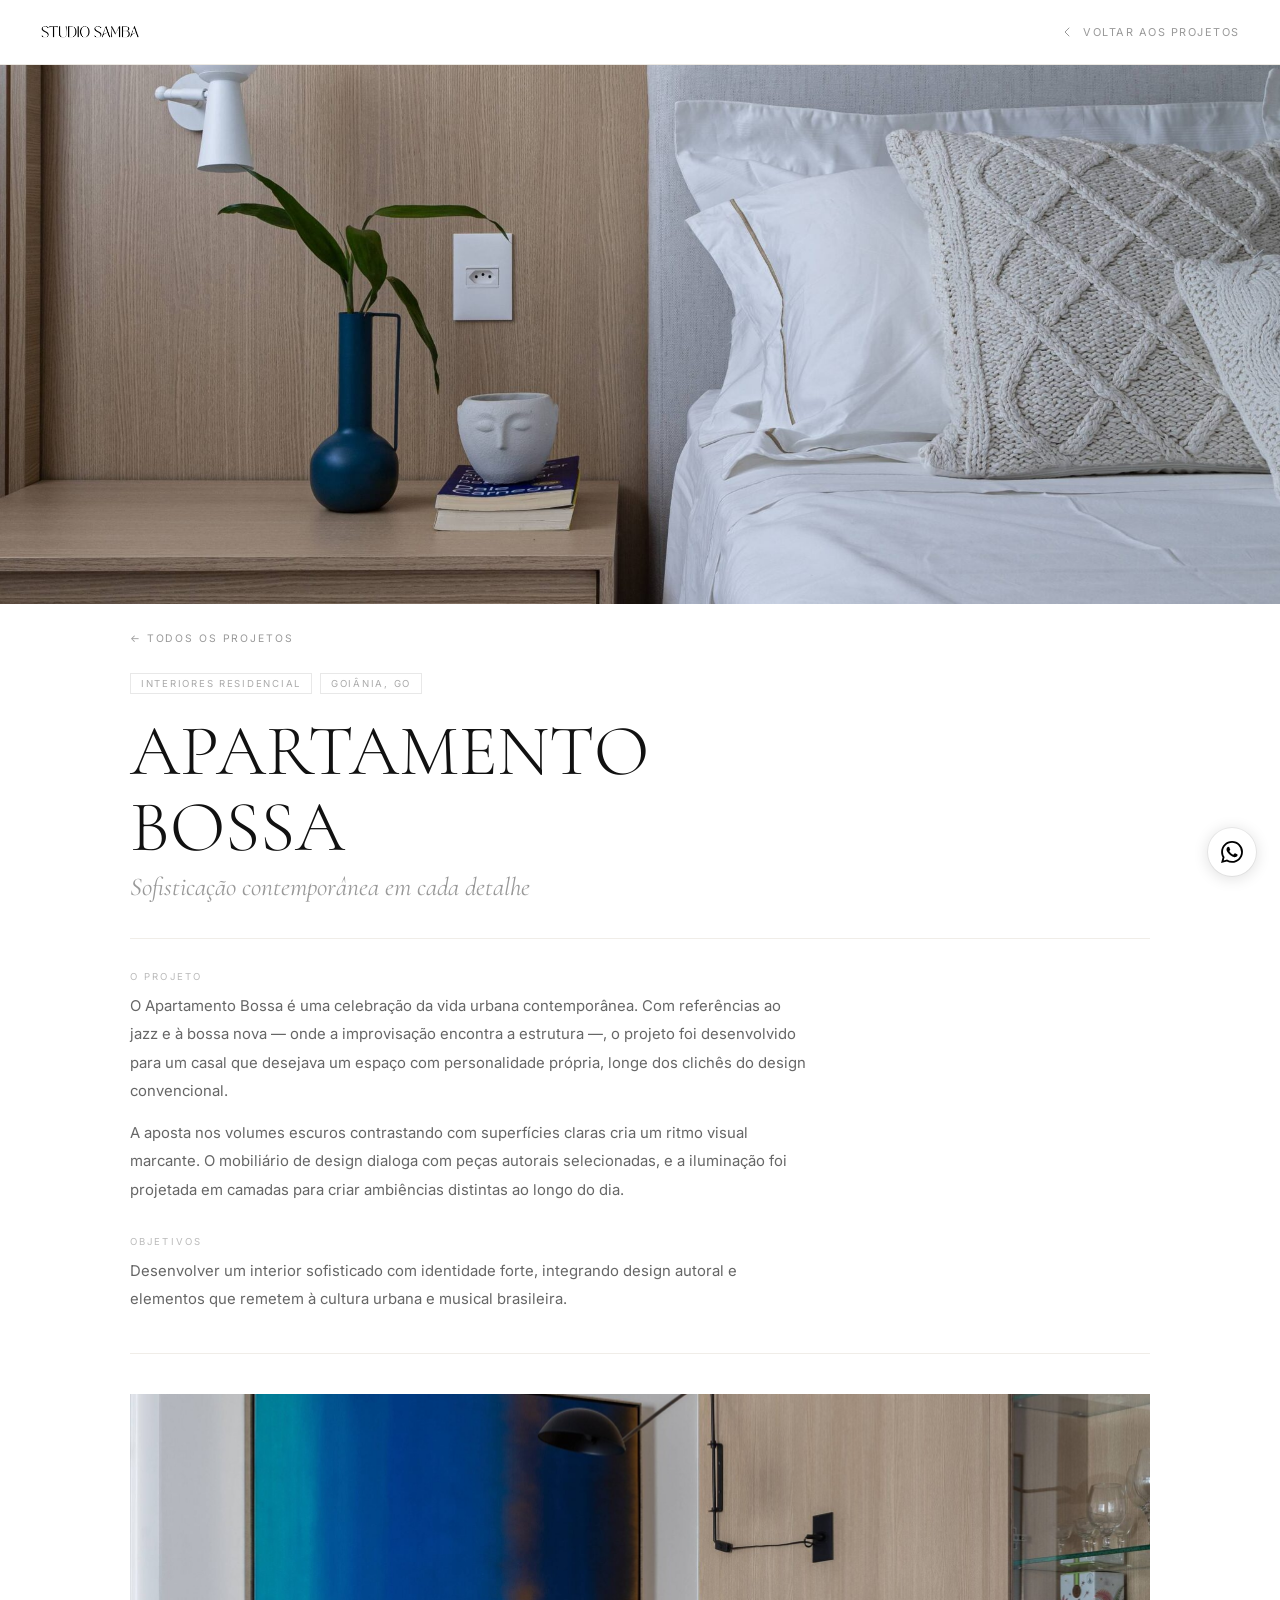
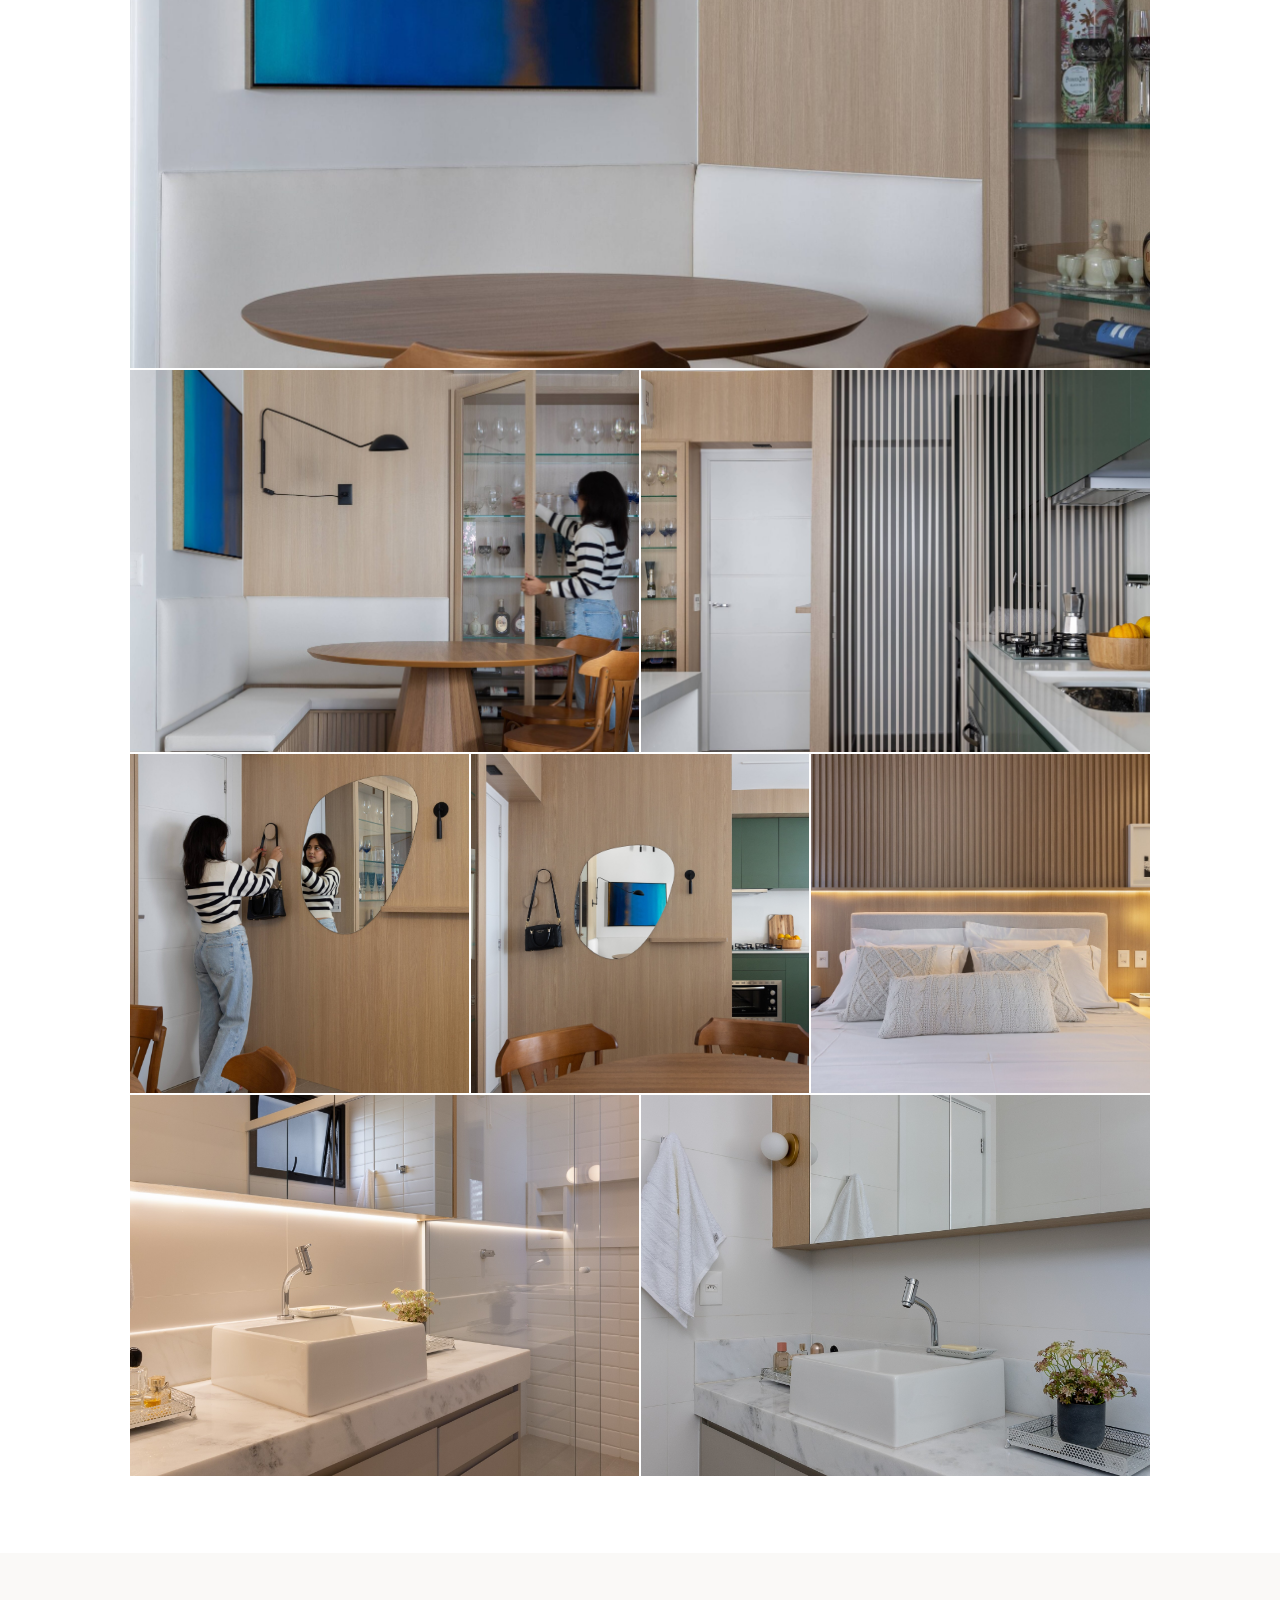
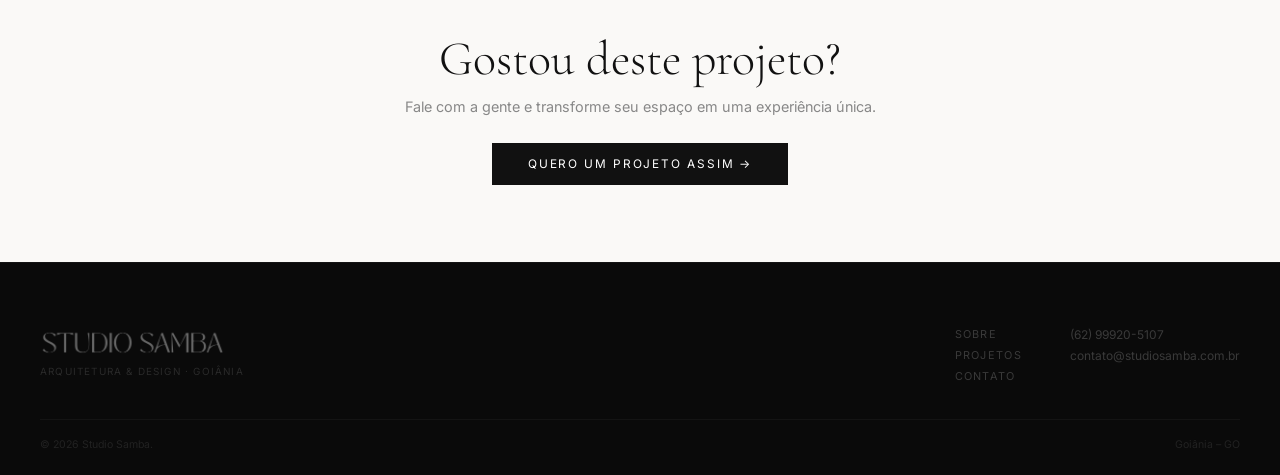
==== bossa.html @ 8b2e3d59 "first commit" ====
<!DOCTYPE html>
<html lang="pt-BR">
<head>
  <meta charset="UTF-8"/>
  <meta name="viewport" content="width=device-width,initial-scale=1.0"/>
  <title>Apartamento Bossa — Studio Samba</title>
  <meta name="description" content="Apartamento Bossa — projeto de interiores em Goiânia. Studio Samba."/>
  <link rel="preconnect" href="https://fonts.googleapis.com"/>
  <link rel="preconnect" href="https://fonts.gstatic.com" crossorigin/>
  <link href="https://fonts.googleapis.com/css2?family=Cormorant+Garamond:ital,wght@0,300;0,400;1,300;1,400&family=Inter:wght@300;400;500&display=swap" rel="stylesheet"/>
  <link rel="stylesheet" href="style.css"/>
</head>
<body>
<header id="hd" class="solid hd-project">
  <div class="hd-wrap">
    <a href="index.html" class="hd-logo"><img src="img/logo.png" alt="Studio Samba" class="logo-w"/><img src="img/logo.png" alt="Studio Samba" class="logo-d"/></a>
    <a href="index.html#projetos" class="hd-back"><svg viewBox="0 0 24 24" fill="none" stroke="currentColor" stroke-width="1.5" stroke-linecap="round" width="16" height="16"><polyline points="15 18 9 12 15 6"/></svg>Voltar aos Projetos</a>
  </div>
</header>

<main class="proj-page">
  <img src="img/Apartamento Bossa/FotosIDVidaUrbana-1-scaled.jpg" alt="Apartamento Bossa" class="pp-hero"/>
  <div class="pp-wrap">
    <a href="index.html#projetos" class="pp-back">← Todos os Projetos</a>
    <div class="pp-meta"><span class="pp-tag">Interiores Residencial</span><span class="pp-tag">Goiânia, GO</span></div>
    <h1 class="pp-title">Apartamento<br/>Bossa</h1>
    <p class="pp-sub">Sofisticação contemporânea em cada detalhe</p>
    <div class="pp-divider"></div>
    <div style="margin-bottom:32px">
      <span class="pp-label">O Projeto</span>
      <p class="pp-text">O Apartamento Bossa é uma celebração da vida urbana contemporânea. Com referências ao jazz e à bossa nova — onde a improvisação encontra a estrutura —, o projeto foi desenvolvido para um casal que desejava um espaço com personalidade própria, longe dos clichês do design convencional.</p>
      <p class="pp-text">A aposta nos volumes escuros contrastando com superfícies claras cria um ritmo visual marcante. O mobiliário de design dialoga com peças autorais selecionadas, e a iluminação foi projetada em camadas para criar ambiências distintas ao longo do dia.</p>
    </div>
    <div style="margin-bottom:40px">
      <span class="pp-label">Objetivos</span>
      <p class="pp-text">Desenvolver um interior sofisticado com identidade forte, integrando design autoral e elementos que remetem à cultura urbana e musical brasileira.</p>
    </div>
    <div class="pp-divider"></div>
    <div class="pp-gallery">
      <div class="pp-row c1"><img src="img/Apartamento Bossa/FotosIDVidaUrbana-11-scaled.jpg" alt="Sala"/></div>
      <div class="pp-row c2"><img src="img/Apartamento Bossa/FotosIDVidaUrbana-13-1-scaled.jpg" alt="Ambiente"/><img src="img/Apartamento Bossa/FotosIDVidaUrbana-16-scaled.jpg" alt="Ambiente"/></div>
      <div class="pp-row c3"><img src="img/Apartamento Bossa/FotosIDVidaUrbana-18-scaled.jpg" alt="Detalhe"/><img src="img/Apartamento Bossa/FotosIDVidaUrbana-21.jpg" alt="Detalhe"/><img src="img/Apartamento Bossa/FotosIDVidaUrbana-5-1-scaled.jpg" alt="Detalhe"/></div>
      <div class="pp-row c2"><img src="img/Apartamento Bossa/FotosIDVidaUrbana-6.jpg" alt="Ambiente"/><img src="img/Apartamento Bossa/FotosIDVidaUrbana-8.jpg" alt="Ambiente"/></div>
    </div>
  </div>
  <div class="pp-cta"><div class="pp-wrap"><h3>Gostou deste projeto?</h3><p>Fale com a gente e transforme seu espaço em uma experiência única.</p><a href="https://api.whatsapp.com/send?phone=5562999205107&text=Olá! Vi o projeto Apartamento Bossa e quero conversar sobre meu projeto." target="_blank" class="pp-cta-btn">Quero um Projeto Assim →</a></div></div>
</main>

<footer class="footer"><div class="ct"><div class="ft-top"><div><img src="img/logo.png" alt="Studio Samba" class="ft-logo"/><p class="ft-tag">Arquitetura &amp; Design · Goiânia</p></div><nav class="ft-nav"><a href="index.html#sobre">Sobre</a><a href="index.html#projetos">Projetos</a><a href="index.html#contato">Contato</a></nav><div class="ft-r"><a href="https://api.whatsapp.com/send?phone=5562999205107" target="_blank">(62) 99920-5107</a><a href="mailto:contato@studiosamba.com.br">contato@studiosamba.com.br</a></div></div><div class="ft-bot"><p>© <span id="yr"></span> Studio Samba.</p><p>Goiânia – GO</p></div></div></footer>
<a href="https://api.whatsapp.com/send?phone=5562999205107" target="_blank" class="wa-fab" aria-label="WhatsApp"><svg viewBox="0 0 24 24" fill="currentColor" width="22" height="22"><path d="M17.472 14.382c-.297-.149-1.758-.867-2.03-.967-.273-.099-.471-.148-.67.15-.197.297-.767.966-.94 1.164-.173.199-.347.223-.644.075-.297-.15-1.255-.463-2.39-1.475-.883-.788-1.48-1.761-1.653-2.059-.173-.297-.018-.458.13-.606.134-.133.298-.347.446-.52.149-.174.198-.298.298-.497.099-.198.05-.371-.025-.52-.075-.149-.669-1.612-.916-2.207-.242-.579-.487-.5-.669-.51-.173-.008-.371-.01-.57-.01-.198 0-.52.074-.792.372-.272.297-1.04 1.016-1.04 2.479 0 1.462 1.065 2.875 1.213 3.074.149.198 2.096 3.2 5.077 4.487.709.306 1.262.489 1.694.625.712.227 1.36.195 1.871.118.571-.085 1.758-.719 2.006-1.413.248-.694.248-1.289.173-1.413-.074-.124-.272-.198-.57-.347m-5.421 7.403h-.004a9.87 9.87 0 01-5.031-1.378l-.361-.214-3.741.982.998-3.648-.235-.374a9.86 9.86 0 01-1.51-5.26c.001-5.45 4.436-9.884 9.888-9.884 2.64 0 5.122 1.03 6.988 2.898a9.825 9.825 0 012.893 6.994c-.003 5.45-4.437 9.884-9.885 9.884m8.413-18.297A11.815 11.815 0 0012.05 0C5.495 0 .16 5.335.157 11.892c0 2.096.547 4.142 1.588 5.945L.057 24l6.305-1.654a11.882 11.882 0 005.683 1.448h.005c6.554 0 11.89-5.335 11.893-11.893a11.821 11.821 0 00-3.48-8.413Z"/></svg></a>
<script src="main.js" defer></script>
</body>
</html>
---- style.css ----
/* ── RESET ── */
*,*::before,*::after{box-sizing:border-box;margin:0;padding:0}
html{font-size:16px;scroll-behavior:smooth;scroll-padding-top:64px}
body{font-family:'Inter',sans-serif;background:#fff;color:#111;overflow-x:hidden}
body.no-scroll{overflow:hidden}
img{display:block;max-width:100%;height:auto}
a{text-decoration:none;color:inherit}
button{border:none;background:none;font:inherit;cursor:pointer}

/* ── PRELOADER ── */
#preloader{position:fixed;inset:0;background:#faf9f7;z-index:9000;display:flex;align-items:center;justify-content:center;transition:opacity .8s ease}
#preloader.gone{opacity:0;pointer-events:none}
.pre-inner{display:flex;flex-direction:column;align-items:center;gap:24px}
.pre-logo{height:48px;width:auto;opacity:.7}
.pre-bar{width:180px;height:1px;background:#e0ddd8}
.pre-fill{height:1px;width:0;background:#111;transition:width 2s cubic-bezier(.4,0,.2,1)}
.pre-sub{font-size:.6rem;letter-spacing:.28em;text-transform:uppercase;color:#bbb}

/* ── HEADER ── */
#hd{position:fixed;top:0;left:0;right:0;z-index:800;transition:background .4s,border-color .4s;border-bottom:1px solid transparent}
#hd.solid{background:rgba(255,255,255,.97);backdrop-filter:blur(16px);-webkit-backdrop-filter:blur(16px);border-color:#ece9e3}
.hd-wrap{max-width:1360px;margin:0 auto;padding:0 clamp(1rem,4vw,2.5rem);height:64px;display:flex;align-items:center;justify-content:space-between;gap:16px}
.hd-logo{position:relative;width:100px;height:28px;flex-shrink:0}
.hd-logo img{position:absolute;top:0;left:0;height:28px;width:auto;object-fit:contain;transition:opacity .4s}
.logo-w{filter:brightness(0) invert(1);opacity:1}
.logo-d{filter:brightness(0);opacity:0}
#hd.solid .logo-w{opacity:0}
#hd.solid .logo-d{opacity:1}
.hd-nav{display:flex;gap:28px}
.hd-nav a{font-size:.68rem;letter-spacing:.16em;text-transform:uppercase;color:rgba(255,255,255,.8);transition:color .25s;position:relative}
.hd-nav a::after{content:'';position:absolute;bottom:-2px;left:0;width:0;height:1px;background:currentColor;transition:width .3s}
.hd-nav a:hover::after{width:100%}
#hd.solid .hd-nav a{color:#888}
#hd.solid .hd-nav a:hover{color:#111}
.hd-cta{font-size:.66rem;letter-spacing:.14em;text-transform:uppercase;border:1px solid rgba(255,255,255,.45);padding:8px 16px;color:#fff;transition:all .25s;white-space:nowrap;flex-shrink:0}
.hd-cta:hover{background:#fff;color:#111}
#hd.solid .hd-cta{border-color:#111;color:#111}
#hd.solid .hd-cta:hover{background:#111;color:#fff}
.burger{display:none;flex-direction:column;gap:5px;padding:6px;background:none}
.burger span{display:block;width:20px;height:1px;background:#fff;transition:all .3s;transform-origin:center}
#hd.solid .burger span{background:#111}
.burger.x span:first-child{transform:translateY(6px) rotate(45deg)}
.burger.x span:last-child{transform:translateY(-6px) rotate(-45deg)}
@media(max-width:768px){.hd-nav,.hd-cta{display:none}.burger{display:flex}}

/* ── PROJECT PAGE HEADER (minimal) ── */
.hd-project{background:#fff!important;border-bottom:1px solid #ece9e3!important}
.hd-project .logo-w{opacity:0!important}
.hd-project .logo-d{opacity:1!important}
.hd-back{display:inline-flex;align-items:center;gap:8px;font-size:.68rem;letter-spacing:.14em;text-transform:uppercase;color:#999;transition:color .2s;white-space:nowrap}
.hd-back svg{transition:transform .25s cubic-bezier(.16,1,.3,1)}
.hd-back:hover{color:#111}
.hd-back:hover svg{transform:translateX(-4px)}

/* ── MOBILE MENU ── */
.mob{position:fixed;inset:0;background:#fff;z-index:799;display:flex;align-items:center;justify-content:center;opacity:0;pointer-events:none;transition:opacity .4s}
.mob.open{opacity:1;pointer-events:all}
.mob-inner{text-align:center;display:flex;flex-direction:column;align-items:center;gap:0;width:100%;padding:0 2rem}
.mob-nav a{display:block;font-family:'Cormorant Garamond',serif;font-size:clamp(2.5rem,9vw,4.5rem);font-weight:300;font-style:italic;color:#111;padding:6px 0;border-bottom:1px solid #f0ede8;transition:color .2s;width:100%;text-align:center}
.mob-nav a:hover{color:#999}
.mob-wa{margin-top:28px;font-size:.8rem;letter-spacing:.14em;text-transform:uppercase;border:1px solid #111;padding:12px 32px;color:#111;transition:all .25s}
.mob-wa:hover{background:#111;color:#fff}
.mob-links{display:flex;gap:12px;align-items:center;margin-top:20px;font-size:.68rem;letter-spacing:.14em;text-transform:uppercase;color:#bbb}
.mob-links a{color:#999;transition:color .2s}.mob-links a:hover{color:#111}

/* ── HERO ── */
.hero{position:relative;width:100%;height:100svh;min-height:500px;overflow:hidden;background:#000}
.hero-bg{position:absolute;inset:0}
.hero-img{width:100%;height:100%;object-fit:cover;filter:brightness(.72)}
.hero-veil{position:absolute;inset:0;background:linear-gradient(to top,rgba(0,0,0,.72) 0%,rgba(0,0,0,.05) 45%,rgba(0,0,0,.25) 100%)}
.hero-badge{position:absolute;top:80px;left:clamp(1rem,4vw,2.5rem);display:flex;align-items:center;gap:8px;font-size:.62rem;letter-spacing:.2em;text-transform:uppercase;color:rgba(255,255,255,.5)}
.badge-dot{width:5px;height:5px;border-radius:50%;background:#fff;animation:blink 2.2s ease infinite;flex-shrink:0}
@keyframes blink{0%,100%{opacity:1}50%{opacity:.25}}
.hero-copy{position:absolute;bottom:clamp(6rem,15vh,12rem);left:clamp(1rem,5vw,4rem);right:clamp(1rem,5vw,4rem)}
.hero-eye{font-size:.64rem;letter-spacing:.22em;text-transform:uppercase;color:rgba(255,255,255,.5);margin-bottom:16px}
.hero-h1{font-family:'Cormorant Garamond',serif;font-size:clamp(3.2rem,9vw,8rem);font-weight:300;line-height:.95;color:#fff;text-transform:uppercase;margin-bottom:28px}
.hl{display:block}.hl.it{font-style:italic;text-transform:none}
.hero-btn{display:inline-flex;align-items:center;gap:8px;font-size:.72rem;letter-spacing:.14em;text-transform:uppercase;color:#fff;border:1px solid rgba(255,255,255,.4);padding:12px 24px;transition:all .3s}
.hero-btn:hover{background:#fff;color:#111}
.hero-scroll{position:absolute;right:clamp(1rem,3vw,2.5rem);bottom:clamp(4rem,10vh,7rem);display:flex;flex-direction:column;align-items:center;gap:8px;color:rgba(255,255,255,.3);font-size:.58rem;letter-spacing:.2em;text-transform:uppercase}
.sc-ln{width:1px;height:44px;background:linear-gradient(#fff,transparent);animation:sc 1.8s ease infinite}
@keyframes sc{0%{transform:scaleY(0);transform-origin:top}50%{transform:scaleY(1);transform-origin:top}51%{transform-origin:bottom}100%{transform:scaleY(0);transform-origin:bottom}}
@media(max-width:480px){.hero-scroll{display:none}}

/* ── LAYOUT ── */
.ct{max-width:1280px;margin:0 auto;padding:0 clamp(1rem,4vw,2.5rem)}
section{padding:clamp(3.5rem,7vw,6rem) 0}
.tag{font-size:.62rem;letter-spacing:.24em;text-transform:uppercase;color:#bbb;margin-bottom:14px;display:block}
.h2{font-family:'Cormorant Garamond',serif;font-size:clamp(2.5rem,6vw,5rem);font-weight:300;line-height:1.05;color:#111;text-transform:uppercase}
.h2 em{font-style:italic;text-transform:none}
.body{font-size:.92rem;line-height:1.9;color:#777;margin-bottom:16px}
.body strong{color:#333;font-weight:500}

/* ── SOBRE ── */
.s-sobre{background:#faf9f7;padding:clamp(3.5rem,7vw,6rem) 0}
.sobre-g{display:grid;grid-template-columns:1fr 1fr;gap:clamp(2rem,5vw,5rem);align-items:start}
.portrait-wrap{margin-top:28px;padding-top:24px;border-top:1px solid #e8e4de}
.portrait{width:100%;max-width:280px;aspect-ratio:2/3;object-fit:cover;object-position:top}
.portrait-cap{font-size:.6rem;letter-spacing:.18em;text-transform:uppercase;color:#bbb;margin-top:10px}
.socias{display:grid;grid-template-columns:1fr 1fr;gap:12px;margin-top:32px;padding-top:24px;border-top:1px solid #e8e4de}
.socia{padding:16px;background:#fff;border:1px solid #ece9e3}
.socia-n{font-family:'Cormorant Garamond',serif;font-size:1.05rem;color:#111;margin-bottom:4px}
.socia-i{font-size:.7rem;line-height:1.7;color:#aaa}
.btn-line{display:inline-flex;align-items:center;gap:10px;border:1px solid #111;padding:11px 24px;font-size:.72rem;letter-spacing:.12em;text-transform:uppercase;color:#111;transition:all .25s;margin-top:18px}
.btn-line:hover{background:#111;color:#fff}
@media(max-width:760px){
  .sobre-g{grid-template-columns:1fr}
  .portrait{max-width:100%}
  .socias{grid-template-columns:1fr 1fr}
}
@media(max-width:400px){.socias{grid-template-columns:1fr}}

/* ── MARQUEE ── */
.mq-wrap{overflow:hidden;border-top:1px solid #ece9e3;border-bottom:1px solid #ece9e3;background:#faf9f7;padding:18px 0}
.mq-track{overflow:hidden}
.mq-inner{display:flex;gap:24px;white-space:nowrap;animation:mq 28s linear infinite;width:max-content}
.mq-inner span{font-family:'Cormorant Garamond',serif;font-size:clamp(1.2rem,2.5vw,1.9rem);font-weight:300;font-style:italic;color:#ccc}
.mq-inner .sep{color:#ddd;font-style:normal}
@keyframes mq{from{transform:translateX(0)}to{transform:translateX(-50%)}}

/* ── SERVIÇOS ── */
.s-svc{background:#fff}
.svc-hd{margin-bottom:clamp(2rem,4vw,3.5rem)}
.svc-list{}
.svc-n{font-family:'Cormorant Garamond',serif;font-size:.9rem;color:#ddd;letter-spacing:.08em}
.svc-t{font-family:'Cormorant Garamond',serif;font-size:clamp(1.2rem,2.5vw,1.8rem);font-weight:400;color:#111;margin-bottom:4px;transition:color .25s}
.svc-row:hover .svc-t{color:#555}
.svc-d{font-size:.8rem;line-height:1.7;color:#999;max-width:520px}
.svc-cta{margin-top:36px;padding-top:32px;border-top:1px solid #ece9e3}

/* ── SERVICE ACCORDION ── */
.svc-item{border-bottom:1px solid #ece9e3}
.svc-item:first-child{border-top:1px solid #ece9e3}
.svc-row{width:100%;text-align:left;background:none;display:grid;grid-template-columns:52px 1fr 32px;align-items:center;gap:16px;padding:24px 0;border:none;transition:background .3s,padding-left .4s cubic-bezier(.16,1,.3,1)}
.svc-row:hover{background:#faf9f7;padding-left:14px}
.svc-row[aria-expanded="true"]{background:#faf9f7;padding-left:14px}
.svc-row[aria-expanded="true"] .svc-arr{transform:rotate(45deg);color:#111}
.svc-arr{font-size:1.1rem;color:#ccc;transition:transform .4s cubic-bezier(.16,1,.3,1),color .25s;display:inline-block;text-align:right;font-style:normal}

/* Panel */
.svc-panel{max-height:0;overflow:hidden;transition:max-height .6s cubic-bezier(.16,1,.3,1)}
.svc-panel.open{max-height:800px}
.sp-inner{display:grid;grid-template-columns:1fr 1fr;gap:clamp(1.5rem,4vw,3.5rem);padding:28px 0 36px 68px;background:#faf9f7;border-top:1px solid #ece9e3}
.sp-img-w{overflow:hidden;aspect-ratio:4/3}
.sp-img{width:100%;height:100%;object-fit:cover;transition:transform .6s cubic-bezier(.16,1,.3,1)}
.sp-img-w:hover .sp-img{transform:scale(1.04)}
.sp-title{font-family:'Cormorant Garamond',serif;font-size:clamp(1.4rem,2.5vw,1.9rem);font-weight:300;color:#111;margin-bottom:14px;text-transform:uppercase}
.sp-text{font-size:.88rem;line-height:1.9;color:#666;margin-bottom:18px}
.sp-list{list-style:none;margin-bottom:18px;display:flex;flex-direction:column;gap:8px}
.sp-list li{font-size:.82rem;color:#777;line-height:1.6;padding-left:18px;position:relative}
.sp-list li::before{content:'—';position:absolute;left:0;color:#ccc;font-size:.75rem}
.sp-ideal{font-size:.82rem;color:#999;line-height:1.6;margin-bottom:22px;border-left:2px solid #e0ddd8;padding-left:14px}
.sp-ideal strong{color:#555;font-weight:500}
.sp-cta{display:inline-flex;align-items:center;gap:10px;background:#111;color:#fff;padding:12px 26px;font-size:.72rem;letter-spacing:.14em;text-transform:uppercase;transition:background .25s;text-decoration:none;white-space:nowrap}
.sp-cta:hover{background:#333}
@media(max-width:820px){.sp-inner{grid-template-columns:1fr;padding:20px 0 28px 52px}}
@media(max-width:520px){.sp-inner{padding:16px 0 24px 0}.svc-row{grid-template-columns:40px 1fr 24px;gap:10px}.svc-d{display:none}}


/* ── PROJETOS ── */
.s-proj{background:#111;padding:clamp(3.5rem,7vw,6rem) 0 0}
.s-proj .tag{color:#555}
.s-proj .h2{color:#fff}
.proj-hd{margin-bottom:clamp(2rem,4vw,3.5rem)}
.proj-grid{display:grid;grid-template-columns:repeat(3,1fr);gap:2px;margin-top:0}
.proj-card{display:block;overflow:hidden;background:#1a1a1a;text-decoration:none}
.pc-img-w{position:relative;width:100%;aspect-ratio:1/1;overflow:hidden}
.pc-img{width:100%;height:100%;object-fit:cover;filter:grayscale(0%) brightness(1);transition:filter .6s ease,transform .8s cubic-bezier(.16,1,.3,1)}
.proj-card:hover .pc-img{filter:grayscale(100%) brightness(.55);transform:scale(1.04)}
.pc-overlay{position:absolute;inset:0;display:flex;flex-direction:column;align-items:center;justify-content:center;gap:6px;opacity:0;transition:opacity .4s;padding:16px;text-align:center}
.proj-card:hover .pc-overlay{opacity:1}
.pc-name{font-family:'Cormorant Garamond',serif;font-size:clamp(1rem,2.5vw,1.5rem);font-weight:300;color:#fff;font-style:italic}
.pc-cat{font-size:.6rem;letter-spacing:.18em;text-transform:uppercase;color:rgba(255,255,255,.6);border:1px solid rgba(255,255,255,.3);padding:4px 12px}
@media(max-width:700px){.proj-grid{grid-template-columns:repeat(2,1fr)}}
@media(max-width:420px){.proj-grid{grid-template-columns:1fr}.pc-img-w{aspect-ratio:4/3}}

/* ── MANIFESTO ── */
.s-mani{background:#faf9f7;padding:clamp(4rem,8vw,7rem) 0;text-align:center}
.mani{font-family:'Cormorant Garamond',serif;font-size:clamp(1.3rem,3vw,2.5rem);font-weight:300;line-height:1.65;color:#111;max-width:780px;margin:0 auto 16px}
.mani em{font-style:italic;color:#999;display:block;margin-top:8px}
.mani-cite{font-size:.62rem;letter-spacing:.2em;text-transform:uppercase;color:#ccc;display:block;margin-bottom:32px}
.btn-dark{display:inline-flex;align-items:center;gap:10px;background:#111;color:#fff;padding:14px 32px;font-size:.72rem;letter-spacing:.16em;text-transform:uppercase;transition:background .25s}
.btn-dark:hover{background:#333}

/* ── CONTATO ── */
.s-ct{background:#111;padding:clamp(3.5rem,7vw,6rem) 0}
.s-ct .tag{color:#555}
.s-ct .h2{color:#fff}
.s-ct .body{color:#666;margin-bottom:0}
.ct-g{display:grid;grid-template-columns:1fr 1fr;gap:clamp(2rem,5vw,4.5rem);align-items:start}
.ct-info{margin:28px 0;border-top:1px solid rgba(255,255,255,.07)}
.ct-row{display:grid;grid-template-columns:90px 1fr;gap:12px;padding:13px 0;border-bottom:1px solid rgba(255,255,255,.06)}
.ct-lbl{font-size:.6rem;letter-spacing:.18em;text-transform:uppercase;color:#444;padding-top:2px}
.ct-v{font-size:.85rem;color:#aaa;line-height:1.6;transition:color .2s}
a.ct-v:hover{color:#fff}
.ct-social{display:flex;gap:10px;margin-top:4px}
.soc-btn{width:38px;height:38px;border:1px solid rgba(255,255,255,.1);display:flex;align-items:center;justify-content:center;color:rgba(255,255,255,.35);transition:all .25s}
.soc-btn:hover{border-color:rgba(255,255,255,.5);color:#fff}
/* FORM */
.ct-form{padding:0}
.form-ttl{font-family:'Cormorant Garamond',serif;font-size:1.6rem;color:#fff;font-weight:300;font-style:italic;margin-bottom:22px}
.fg{margin-bottom:16px}
.fg label{display:block;font-size:.6rem;letter-spacing:.18em;text-transform:uppercase;color:#444;margin-bottom:6px}
.fg input,.fg textarea,.fg select{width:100%;background:transparent;border:none;border-bottom:1px solid rgba(255,255,255,.09);padding:9px 0;color:#ddd;font-size:.88rem;font-family:'Inter',sans-serif;outline:none;transition:border-color .3s;-webkit-appearance:none}
.fg input:focus,.fg textarea:focus,.fg select:focus{border-color:rgba(255,255,255,.35)}
.fg input::placeholder,.fg textarea::placeholder{color:#2e2e2e}
.fg select option{background:#111;color:#ddd}
.fg textarea{resize:vertical;min-height:90px}
.btn-submit{width:100%;padding:14px 22px;background:#fff;color:#111;font-size:.72rem;letter-spacing:.16em;text-transform:uppercase;display:flex;align-items:center;justify-content:space-between;margin-top:22px;transition:background .25s;cursor:pointer}
.btn-submit:hover{background:#e8e4de}
.form-ok{display:none;margin-top:12px;font-size:.8rem;color:#666;letter-spacing:.04em}
.form-ok.show{display:block}
@media(max-width:800px){.ct-g{grid-template-columns:1fr}}
@media(max-width:500px){.ct-row{grid-template-columns:80px 1fr}}

/* ── FOOTER ── */
.footer{background:#0a0a0a;border-top:1px solid rgba(255,255,255,.04);padding:clamp(2.5rem,5vw,4rem) 0 1.5rem}
.ft-top{display:grid;grid-template-columns:1fr auto auto;gap:clamp(1.5rem,4vw,3rem);align-items:start;margin-bottom:36px}
.ft-logo{height:32px;width:auto;filter:brightness(0) invert(.4);margin-bottom:6px}
.ft-tag{font-size:.62rem;letter-spacing:.12em;text-transform:uppercase;color:#2a2a2a}
.ft-nav{display:flex;flex-direction:column;gap:7px}
.ft-nav a{font-size:.68rem;color:#3a3a3a;letter-spacing:.12em;text-transform:uppercase;transition:color .2s}
.ft-nav a:hover{color:#fff}
.ft-r{display:flex;flex-direction:column;gap:6px}
.ft-r a{font-size:.75rem;color:#3a3a3a;transition:color .2s}.ft-r a:hover{color:#fff}
.ft-soc{display:flex;gap:8px;align-items:center;margin-top:4px;font-size:.7rem;color:#2a2a2a}
.ft-soc a{color:#3a3a3a;transition:color .2s}.ft-soc a:hover{color:#fff}
.ft-bot{display:flex;justify-content:space-between;flex-wrap:wrap;gap:6px;padding-top:18px;border-top:1px solid rgba(255,255,255,.04);font-size:.66rem;color:#222}
@media(max-width:640px){.ft-top{grid-template-columns:1fr}.ft-nav{flex-direction:row;flex-wrap:wrap;gap:14px}}

/* ── WHATSAPP FAB ── */
.wa-fab{position:fixed;bottom:24px;right:24px;z-index:700;width:48px;height:48px;background:#fff;color:#000;border-radius:50%;display:flex;align-items:center;justify-content:center;box-shadow:0 2px 16px rgba(0,0,0,.14),0 0 0 1px rgba(0,0,0,.06);transition:transform .3s cubic-bezier(.16,1,.3,1),box-shadow .3s}
.wa-fab:hover{transform:scale(1.1);box-shadow:0 6px 24px rgba(0,0,0,.2)}
@media(max-width:480px){.wa-fab{bottom:16px;right:16px;width:44px;height:44px}}

/* ── ANIMATIONS ── */
.rv{opacity:0;transform:translateY(24px);filter:blur(6px);transition:opacity .8s cubic-bezier(.16,1,.3,1),transform .8s cubic-bezier(.16,1,.3,1),filter .8s cubic-bezier(.16,1,.3,1);transition-delay:var(--d,0s);will-change:transform,opacity}
.rv.in{opacity:1;transform:translateY(0);filter:blur(0)}
/* Hero line */
.hl-wrap{display:block;overflow:hidden}
.hl-inner{display:block;opacity:0;transform:translateY(56px) skewY(1.5deg);filter:blur(5px);transition:opacity .9s cubic-bezier(.16,1,.3,1),transform .9s cubic-bezier(.16,1,.3,1),filter .9s;transition-delay:var(--d,0s)}
.hl-inner.in{opacity:1;transform:none;filter:blur(0)}
.hero-eye-anim{opacity:0;letter-spacing:.38em;filter:blur(4px);transition:opacity .8s ease,letter-spacing .9s ease,filter .8s ease}
.hero-eye-anim.in{opacity:1;letter-spacing:.22em;filter:blur(0)}

/* ── PROJECT PAGE ── */
.proj-page{padding-top:64px}
.pp-hero{width:100%;height:60svh;min-height:320px;object-fit:cover;display:block}
.pp-wrap{max-width:1100px;margin:0 auto;padding:0 clamp(1rem,4vw,2.5rem)}
.pp-back{display:inline-flex;align-items:center;gap:8px;font-size:.65rem;letter-spacing:.18em;text-transform:uppercase;color:#999;transition:color .2s;margin:28px 0;text-decoration:none}
.pp-back:hover{color:#111}
.pp-meta{display:flex;flex-wrap:wrap;gap:8px;margin-bottom:20px}
.pp-tag{font-size:.6rem;letter-spacing:.18em;text-transform:uppercase;color:#aaa;border:1px solid #e8e8e8;padding:4px 10px}
.pp-title{font-family:'Cormorant Garamond',serif;font-size:clamp(2.2rem,6vw,4.5rem);font-weight:300;line-height:1.05;text-transform:uppercase;color:#111;margin-bottom:6px}
.pp-sub{font-family:'Cormorant Garamond',serif;font-size:clamp(1.1rem,2.5vw,1.6rem);font-style:italic;color:#999;margin-bottom:36px}
.pp-divider{height:1px;background:#f0ede8;margin:32px 0}
.pp-label{font-size:.6rem;letter-spacing:.22em;text-transform:uppercase;color:#bbb;margin-bottom:10px;display:block}
.pp-text{font-size:.93rem;line-height:1.9;color:#666;max-width:680px;margin-bottom:14px}
.pp-gallery{margin-top:40px}
.pp-row{display:grid;gap:2px;margin-bottom:2px}
.pp-row.c2{grid-template-columns:1fr 1fr}
.pp-row.c3{grid-template-columns:1fr 1fr 1fr}
.pp-row.c1{grid-template-columns:1fr}
.pp-row img{width:100%;object-fit:cover;display:block}
.pp-row.c2 img{aspect-ratio:4/3}
.pp-row.c3 img{aspect-ratio:1/1}
.pp-row.c1 img{aspect-ratio:16/9;max-height:600px}
.pp-cta{background:#faf9f7;padding:clamp(3rem,6vw,5rem) 0;margin-top:clamp(3rem,6vw,5rem);text-align:center}
.pp-cta h3{font-family:'Cormorant Garamond',serif;font-size:clamp(1.8rem,4vw,3rem);font-weight:300;color:#111;margin-bottom:10px}
.pp-cta p{font-size:.9rem;color:#888;margin-bottom:28px}
.pp-cta-btn{display:inline-flex;align-items:center;gap:10px;background:#111;color:#fff;padding:14px 36px;font-size:.74rem;letter-spacing:.16em;text-transform:uppercase;transition:background .25s}
.pp-cta-btn:hover{background:#333}
@media(max-width:600px){.pp-row.c3{grid-template-columns:1fr 1fr}.pp-row.c2{grid-template-columns:1fr}}
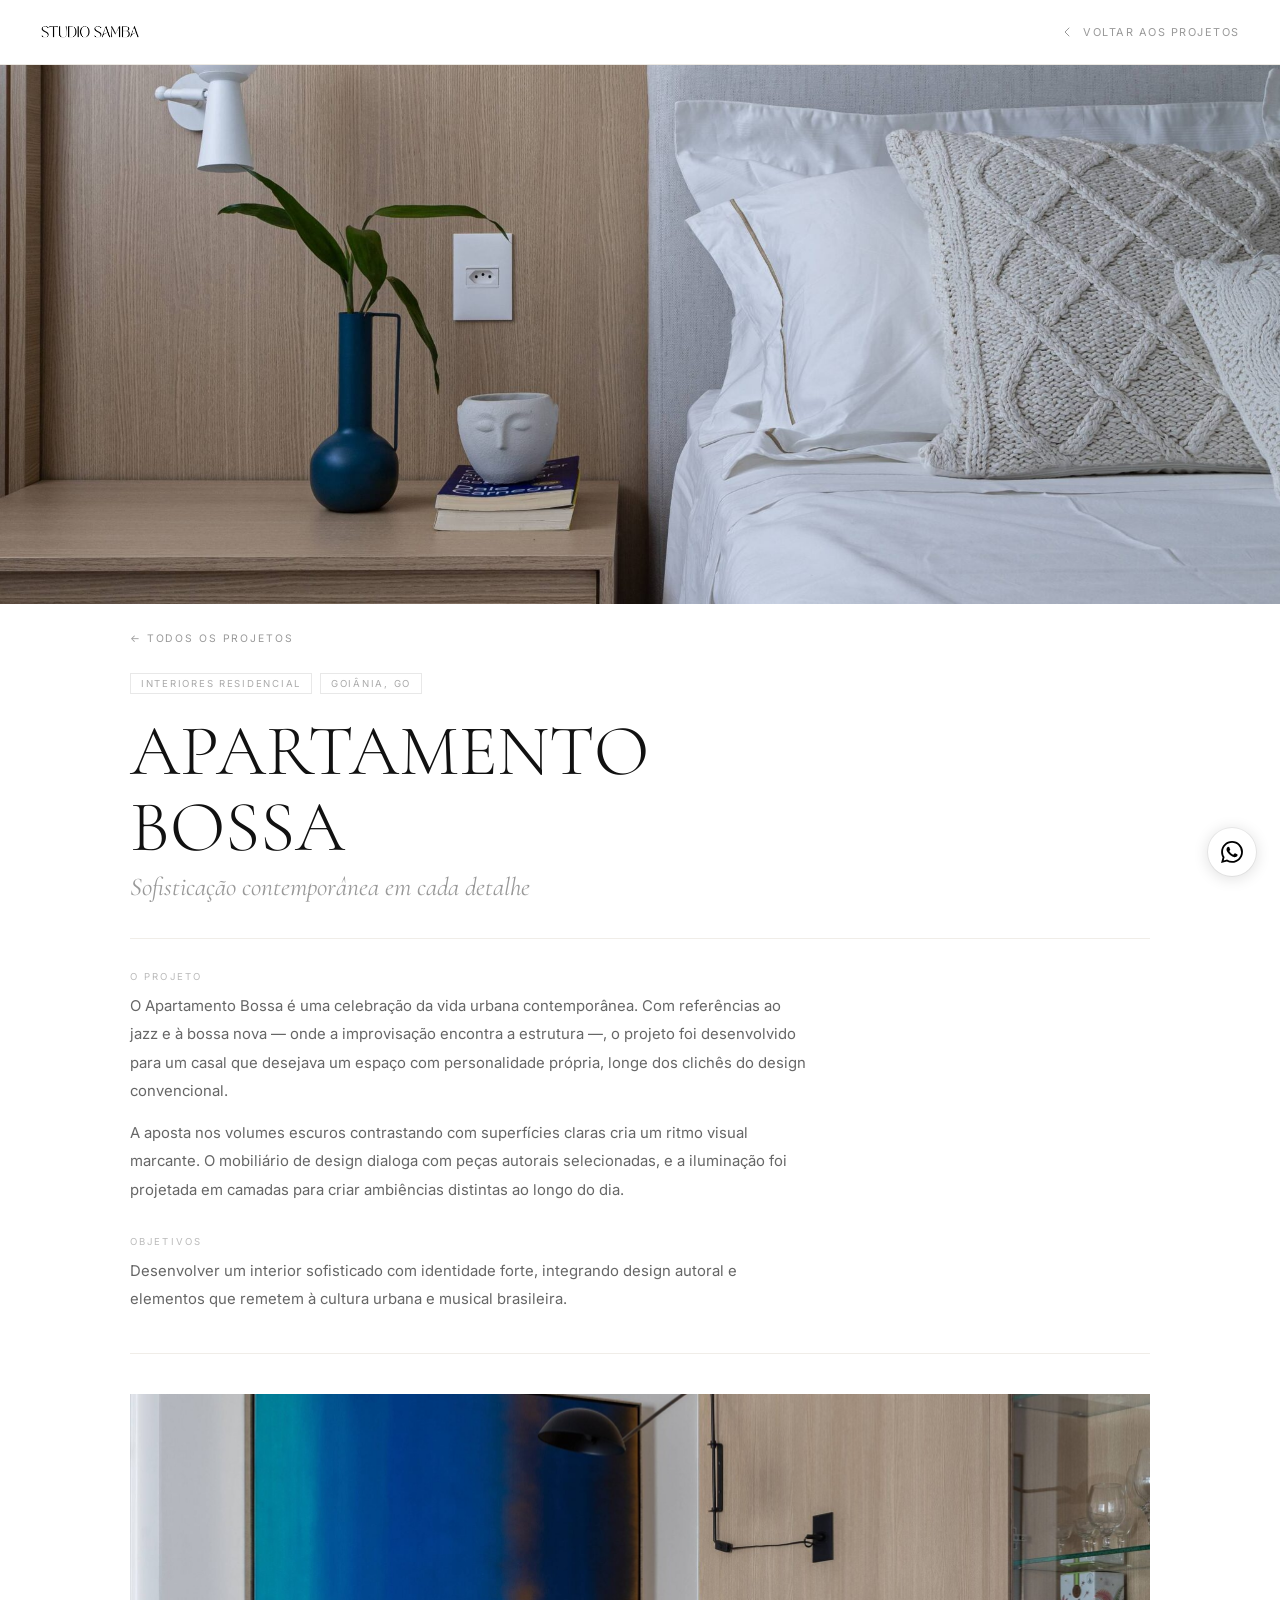
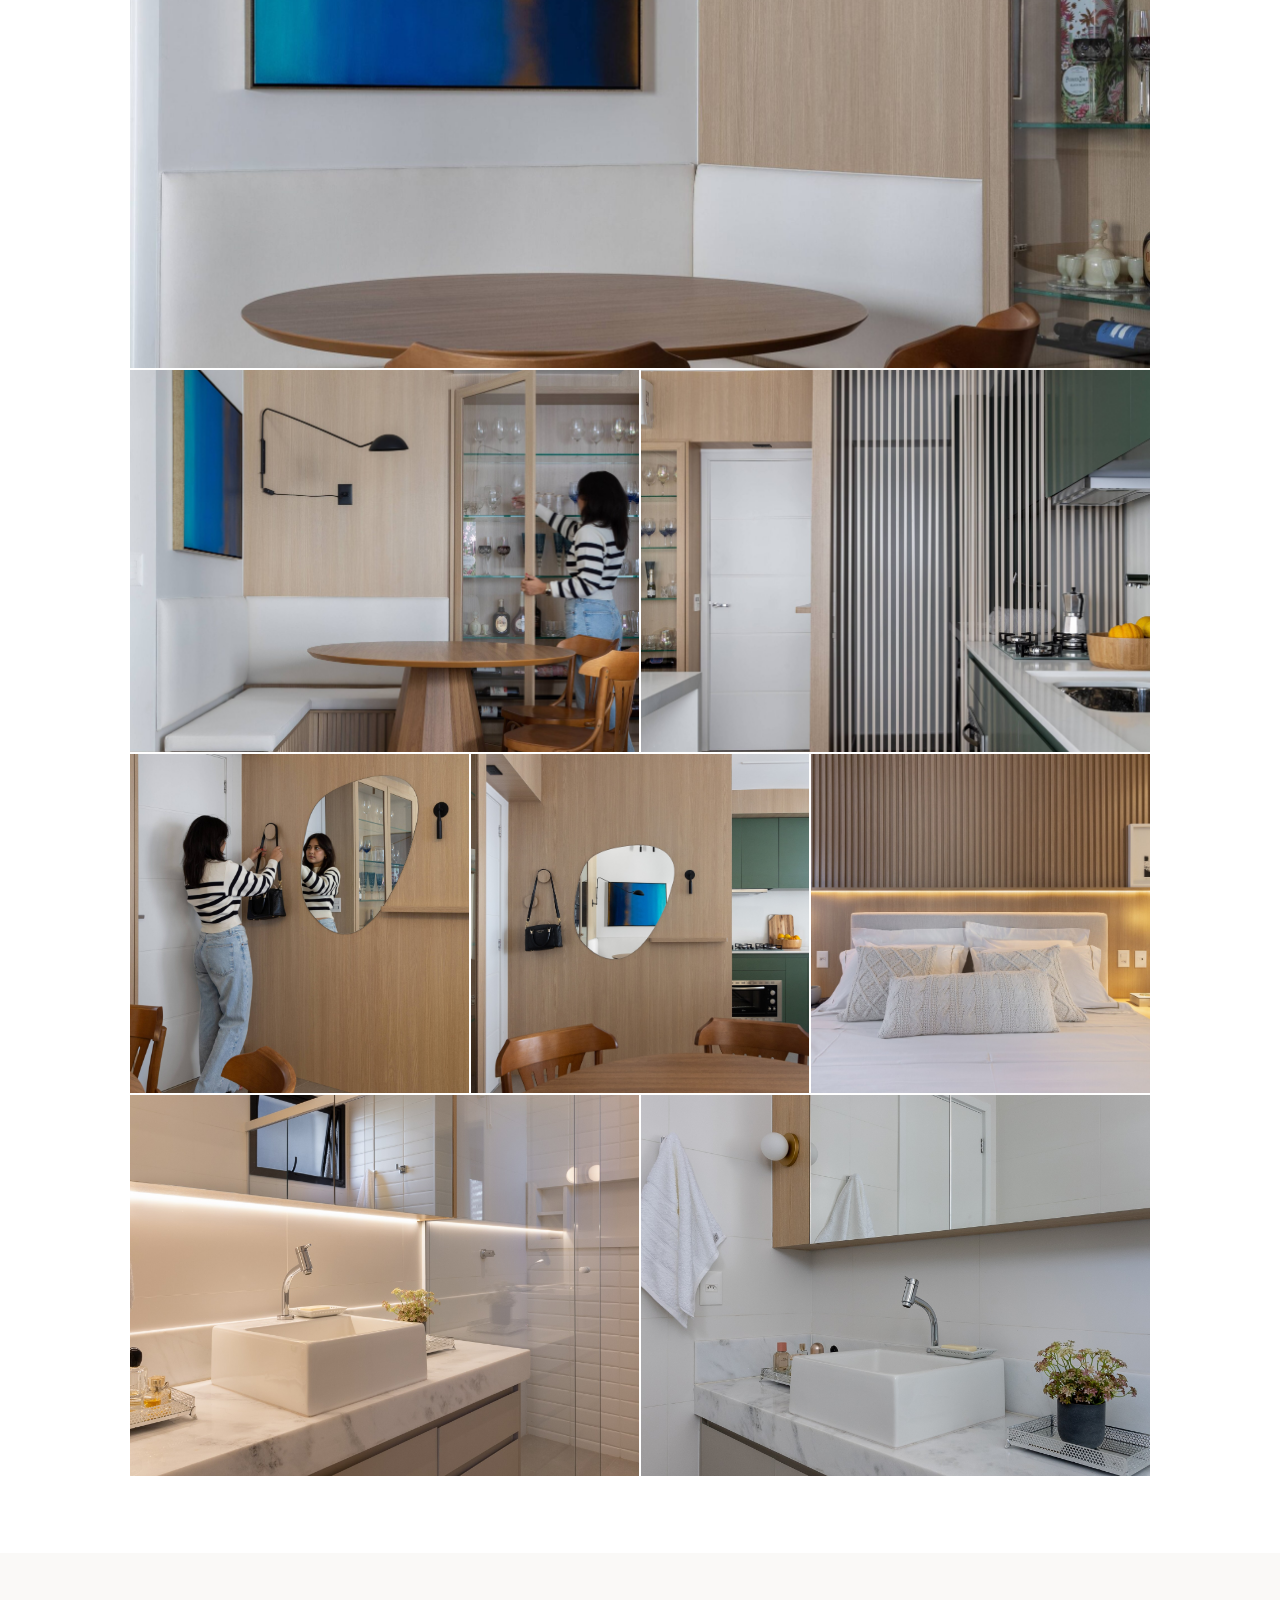
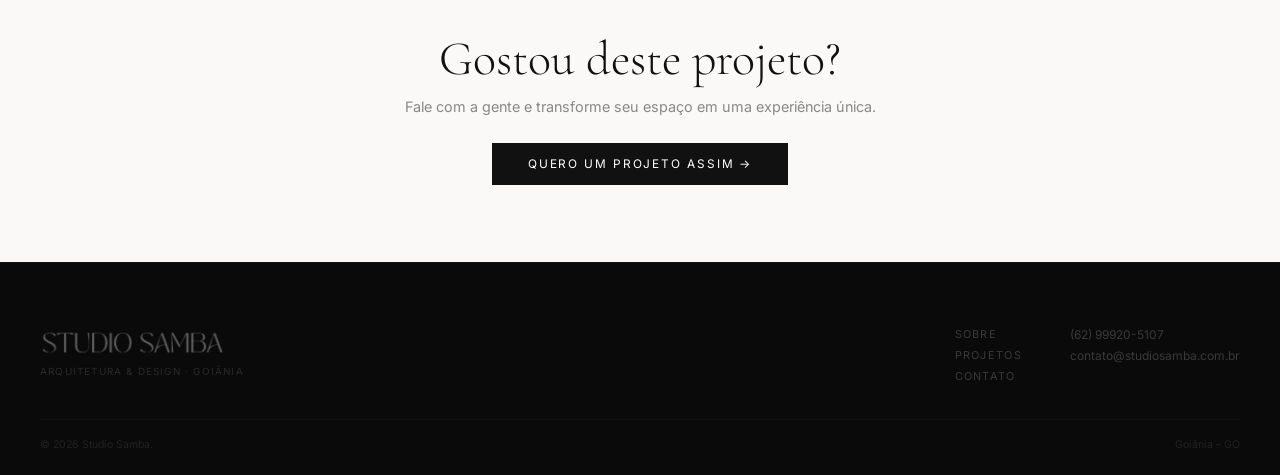
==== commit 0f8a437f: "Primeiro envio do site Plano Studio" ====
--- a/bossa.html
+++ b/bossa.html
@@ -43,11 +43,11 @@
       <div class="pp-row c2"><img src="img/Apartamento Bossa/FotosIDVidaUrbana-6.jpg" alt="Ambiente"/><img src="img/Apartamento Bossa/FotosIDVidaUrbana-8.jpg" alt="Ambiente"/></div>
     </div>
   </div>
-  <div class="pp-cta"><div class="pp-wrap"><h3>Gostou deste projeto?</h3><p>Fale com a gente e transforme seu espaço em uma experiência única.</p><a href="https://api.whatsapp.com/send?phone=5562999205107&text=Olá! Vi o projeto Apartamento Bossa e quero conversar sobre meu projeto." target="_blank" class="pp-cta-btn">Quero um Projeto Assim →</a></div></div>
+  <div class="pp-cta"><div class="pp-wrap"><h3>Gostou deste projeto?</h3><p>Fale com a gente e transforme seu espaço em uma experiência única.</p><a href="https://api.whatsapp.com/send?phone=5562984065880&text=Olá! Vi o projeto Apartamento Bossa e quero conversar sobre meu projeto." target="_blank" class="pp-cta-btn">Quero um Projeto Assim →</a></div></div>
 </main>
 
-<footer class="footer"><div class="ct"><div class="ft-top"><div><img src="img/logo.png" alt="Studio Samba" class="ft-logo"/><p class="ft-tag">Arquitetura &amp; Design · Goiânia</p></div><nav class="ft-nav"><a href="index.html#sobre">Sobre</a><a href="index.html#projetos">Projetos</a><a href="index.html#contato">Contato</a></nav><div class="ft-r"><a href="https://api.whatsapp.com/send?phone=5562999205107" target="_blank">(62) 99920-5107</a><a href="mailto:contato@studiosamba.com.br">contato@studiosamba.com.br</a></div></div><div class="ft-bot"><p>© <span id="yr"></span> Studio Samba.</p><p>Goiânia – GO</p></div></div></footer>
-<a href="https://api.whatsapp.com/send?phone=5562999205107" target="_blank" class="wa-fab" aria-label="WhatsApp"><svg viewBox="0 0 24 24" fill="currentColor" width="22" height="22"><path d="M17.472 14.382c-.297-.149-1.758-.867-2.03-.967-.273-.099-.471-.148-.67.15-.197.297-.767.966-.94 1.164-.173.199-.347.223-.644.075-.297-.15-1.255-.463-2.39-1.475-.883-.788-1.48-1.761-1.653-2.059-.173-.297-.018-.458.13-.606.134-.133.298-.347.446-.52.149-.174.198-.298.298-.497.099-.198.05-.371-.025-.52-.075-.149-.669-1.612-.916-2.207-.242-.579-.487-.5-.669-.51-.173-.008-.371-.01-.57-.01-.198 0-.52.074-.792.372-.272.297-1.04 1.016-1.04 2.479 0 1.462 1.065 2.875 1.213 3.074.149.198 2.096 3.2 5.077 4.487.709.306 1.262.489 1.694.625.712.227 1.36.195 1.871.118.571-.085 1.758-.719 2.006-1.413.248-.694.248-1.289.173-1.413-.074-.124-.272-.198-.57-.347m-5.421 7.403h-.004a9.87 9.87 0 01-5.031-1.378l-.361-.214-3.741.982.998-3.648-.235-.374a9.86 9.86 0 01-1.51-5.26c.001-5.45 4.436-9.884 9.888-9.884 2.64 0 5.122 1.03 6.988 2.898a9.825 9.825 0 012.893 6.994c-.003 5.45-4.437 9.884-9.885 9.884m8.413-18.297A11.815 11.815 0 0012.05 0C5.495 0 .16 5.335.157 11.892c0 2.096.547 4.142 1.588 5.945L.057 24l6.305-1.654a11.882 11.882 0 005.683 1.448h.005c6.554 0 11.89-5.335 11.893-11.893a11.821 11.821 0 00-3.48-8.413Z"/></svg></a>
+<footer class="footer"><div class="ct"><div class="ft-top"><div><img src="img/logo.png" alt="Studio Samba" class="ft-logo"/><p class="ft-tag">Arquitetura &amp; Design · Goiânia</p></div><nav class="ft-nav"><a href="index.html#sobre">Sobre</a><a href="index.html#projetos">Projetos</a><a href="index.html#contato">Contato</a></nav><div class="ft-r"><a href="https://api.whatsapp.com/send?phone=5562984065880" target="_blank">(62) 99920-5107</a><a href="mailto:contato@studiosamba.com.br">contato@studiosamba.com.br</a></div></div><div class="ft-bot"><p>© <span id="yr"></span> Studio Samba.</p><p>Goiânia – GO</p></div></div></footer>
+<a href="https://api.whatsapp.com/send?phone=5562984065880" target="_blank" class="wa-fab" aria-label="WhatsApp"><svg viewBox="0 0 24 24" fill="currentColor" width="22" height="22"><path d="M17.472 14.382c-.297-.149-1.758-.867-2.03-.967-.273-.099-.471-.148-.67.15-.197.297-.767.966-.94 1.164-.173.199-.347.223-.644.075-.297-.15-1.255-.463-2.39-1.475-.883-.788-1.48-1.761-1.653-2.059-.173-.297-.018-.458.13-.606.134-.133.298-.347.446-.52.149-.174.198-.298.298-.497.099-.198.05-.371-.025-.52-.075-.149-.669-1.612-.916-2.207-.242-.579-.487-.5-.669-.51-.173-.008-.371-.01-.57-.01-.198 0-.52.074-.792.372-.272.297-1.04 1.016-1.04 2.479 0 1.462 1.065 2.875 1.213 3.074.149.198 2.096 3.2 5.077 4.487.709.306 1.262.489 1.694.625.712.227 1.36.195 1.871.118.571-.085 1.758-.719 2.006-1.413.248-.694.248-1.289.173-1.413-.074-.124-.272-.198-.57-.347m-5.421 7.403h-.004a9.87 9.87 0 01-5.031-1.378l-.361-.214-3.741.982.998-3.648-.235-.374a9.86 9.86 0 01-1.51-5.26c.001-5.45 4.436-9.884 9.888-9.884 2.64 0 5.122 1.03 6.988 2.898a9.825 9.825 0 012.893 6.994c-.003 5.45-4.437 9.884-9.885 9.884m8.413-18.297A11.815 11.815 0 0012.05 0C5.495 0 .16 5.335.157 11.892c0 2.096.547 4.142 1.588 5.945L.057 24l6.305-1.654a11.882 11.882 0 005.683 1.448h.005c6.554 0 11.89-5.335 11.893-11.893a11.821 11.821 0 00-3.48-8.413Z"/></svg></a>
 <script src="main.js" defer></script>
 </body>
 </html>
--- a/style.css
+++ b/style.css
@@ -8,13 +8,43 @@
 button{border:none;background:none;font:inherit;cursor:pointer}
 
 /* ── PRELOADER ── */
-#preloader{position:fixed;inset:0;background:#faf9f7;z-index:9000;display:flex;align-items:center;justify-content:center;transition:opacity .8s ease}
-#preloader.gone{opacity:0;pointer-events:none}
-.pre-inner{display:flex;flex-direction:column;align-items:center;gap:24px}
-.pre-logo{height:48px;width:auto;opacity:.7}
-.pre-bar{width:180px;height:1px;background:#e0ddd8}
-.pre-fill{height:1px;width:0;background:#111;transition:width 2s cubic-bezier(.4,0,.2,1)}
-.pre-sub{font-size:.6rem;letter-spacing:.28em;text-transform:uppercase;color:#bbb}
+#preloader{position:fixed;inset:0;z-index:9000;pointer-events:all}
+#preloader.gone .pre-top{transform:translateY(-101%)}
+#preloader.gone .pre-bot{transform:translateY(101%)}
+#preloader.gone .pre-center{opacity:0;transform:translate(-50%,-50%) scale(.96)}
+#preloader.gone{pointer-events:none}
+
+/* Dois painéis que se abrem (split reveal) */
+.pre-panel{position:absolute;left:0;right:0;background:#0e0d0b;transition:transform .9s cubic-bezier(.76,0,.24,1)}
+.pre-top{top:0;height:51%}
+.pre-bot{bottom:0;height:51%}
+
+/* Centro flutuante com logo + barra */
+.pre-center{
+  position:fixed;top:50%;left:50%;
+  transform:translate(-50%,-50%);
+  display:flex;flex-direction:column;align-items:center;gap:22px;
+  transition:opacity .5s ease, transform .5s ease;
+  z-index:9001;
+}
+.pre-logo{
+  height:56px;width:auto;
+  filter:brightness(0) invert(1);
+  opacity:0;transform:translateY(12px);
+  animation:pre-logo-in .9s cubic-bezier(.16,1,.3,1) .3s forwards;
+}
+@keyframes pre-logo-in{to{opacity:.92;transform:translateY(0)}}
+
+.pre-bar{width:140px;height:1px;background:rgba(255,255,255,.08);overflow:hidden}
+.pre-fill{height:1px;width:0;background:rgba(255,255,255,.5);transition:width 1.8s cubic-bezier(.4,0,.15,1)}
+
+.pre-label{
+  font-size:.55rem;letter-spacing:.32em;text-transform:uppercase;
+  color:rgba(255,255,255,.25);
+  opacity:0;transform:translateY(6px);
+  animation:pre-label-in .7s ease .7s forwards;
+}
+@keyframes pre-label-in{to{opacity:1;transform:translateY(0)}}
 
 /* ── HEADER ── */
 #hd{position:fixed;top:0;left:0;right:0;z-index:800;transition:background .4s,border-color .4s;border-bottom:1px solid transparent}
@@ -23,7 +53,7 @@
 .hd-logo{position:relative;width:100px;height:28px;flex-shrink:0}
 .hd-logo img{position:absolute;top:0;left:0;height:28px;width:auto;object-fit:contain;transition:opacity .4s}
 .logo-w{filter:brightness(0) invert(1);opacity:1}
-.logo-d{filter:brightness(0);opacity:0}
+.logo-d{filter:none;opacity:0}
 #hd.solid .logo-w{opacity:0}
 #hd.solid .logo-d{opacity:1}
 .hd-nav{display:flex;gap:28px}
@@ -97,7 +127,7 @@
 .portrait-wrap{margin-top:28px;padding-top:24px;border-top:1px solid #e8e4de}
 .portrait{width:100%;max-width:280px;aspect-ratio:2/3;object-fit:cover;object-position:top}
 .portrait-cap{font-size:.6rem;letter-spacing:.18em;text-transform:uppercase;color:#bbb;margin-top:10px}
-.socias{display:grid;grid-template-columns:1fr 1fr;gap:12px;margin-top:32px;padding-top:24px;border-top:1px solid #e8e4de}
+.socias{display:grid;grid-template-columns:1fr 1fr 1fr;gap:12px;margin-top:32px;padding-top:24px;border-top:1px solid #e8e4de}
 .socia{padding:16px;background:#fff;border:1px solid #ece9e3}
 .socia-n{font-family:'Cormorant Garamond',serif;font-size:1.05rem;color:#111;margin-bottom:4px}
 .socia-i{font-size:.7rem;line-height:1.7;color:#aaa}
@@ -106,7 +136,7 @@
 @media(max-width:760px){
   .sobre-g{grid-template-columns:1fr}
   .portrait{max-width:100%}
-  .socias{grid-template-columns:1fr 1fr}
+  .socias{grid-template-columns:1fr}
 }
 @media(max-width:400px){.socias{grid-template-columns:1fr}}
 
@@ -161,6 +191,7 @@
 .s-proj{background:#111;padding:clamp(3.5rem,7vw,6rem) 0 0}
 .s-proj .tag{color:#555}
 .s-proj .h2{color:#fff}
+.proj-sub{font-size:.88rem;line-height:1.8;color:#555;max-width:560px;margin-top:14px}
 .proj-hd{margin-bottom:clamp(2rem,4vw,3.5rem)}
 .proj-grid{display:grid;grid-template-columns:repeat(3,1fr);gap:2px;margin-top:0}
 .proj-card{display:block;overflow:hidden;background:#1a1a1a;text-decoration:none}
@@ -216,7 +247,7 @@
 /* ── FOOTER ── */
 .footer{background:#0a0a0a;border-top:1px solid rgba(255,255,255,.04);padding:clamp(2.5rem,5vw,4rem) 0 1.5rem}
 .ft-top{display:grid;grid-template-columns:1fr auto auto;gap:clamp(1.5rem,4vw,3rem);align-items:start;margin-bottom:36px}
-.ft-logo{height:32px;width:auto;filter:brightness(0) invert(.4);margin-bottom:6px}
+.ft-logo{height:32px;width:auto;filter:brightness(0) invert(.35);margin-bottom:6px}
 .ft-tag{font-size:.62rem;letter-spacing:.12em;text-transform:uppercase;color:#2a2a2a}
 .ft-nav{display:flex;flex-direction:column;gap:7px}
 .ft-nav a{font-size:.68rem;color:#3a3a3a;letter-spacing:.12em;text-transform:uppercase;transition:color .2s}
